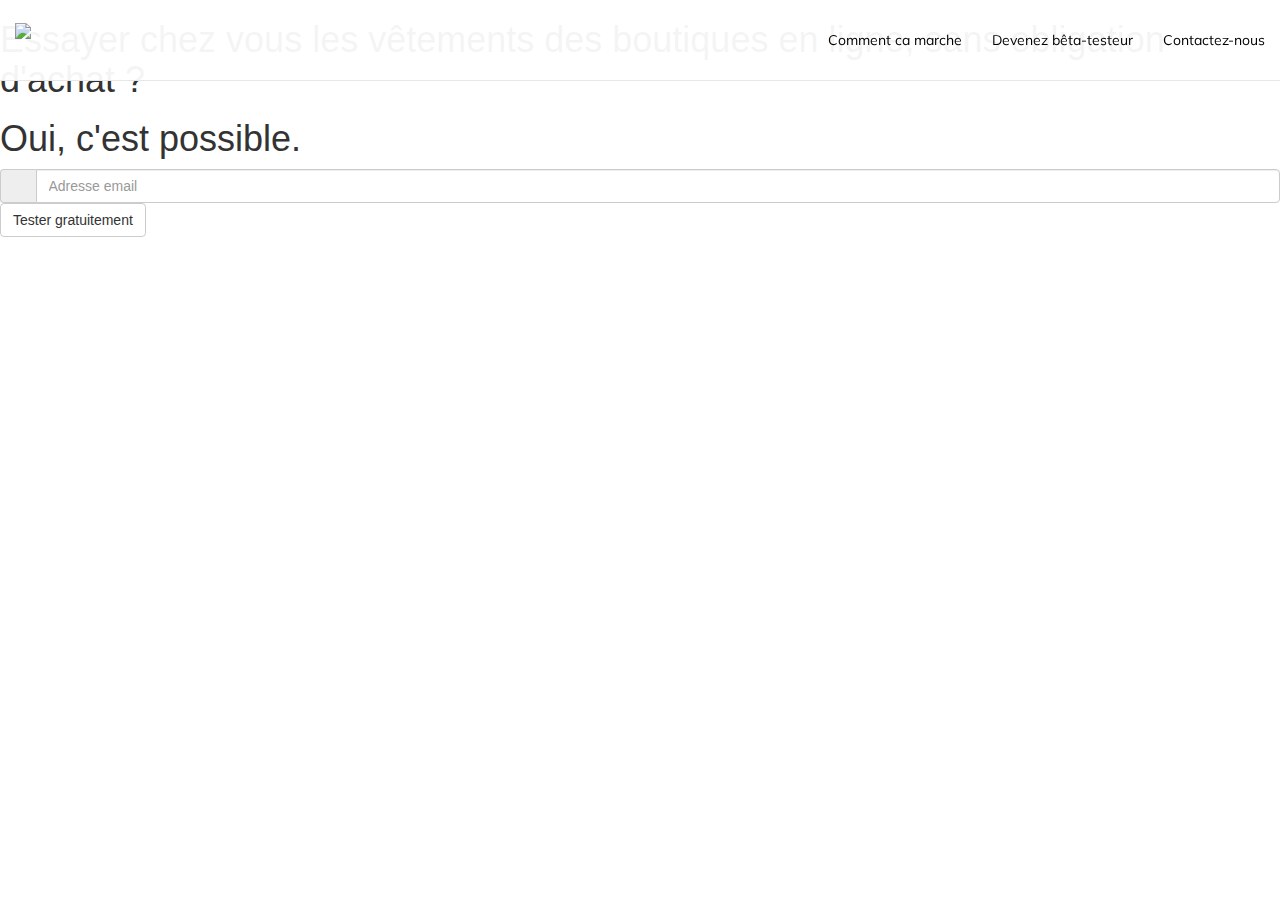
==== index.html @ 6cb42b07 "insertion banner" ====
<!DOCTYPE html>
<html>
  <head>
    <meta charset="utf-8">
    <meta http-equiv="X-UA-Compatible" content="IE=edge">
    <meta name="viewport" content="width=device-width, initial-scale=1">

    <title>Fit'in, la cabine d'essayage à domicile</title>

    <link rel="stylesheet" href="https://maxcdn.bootstrapcdn.com/bootstrap/3.3.7/css/bootstrap.min.css">
    <link rel="stylesheet" href="https://maxcdn.bootstrapcdn.com/font-awesome/4.7.0/css/font-awesome.min.css">

    <link href="https://fonts.googleapis.com/css?family=Muli:300,400,600,700,800,900|Roboto:300,400" rel="stylesheet"> 
    <link rel="stylesheet" type="text/css" href="CSS/style.css">

    <!-- HTML5 Shim and Respond.js IE8 support of HTML5 elements and media queries -->
    <!-- Leave those next 4 lines if you care about users using IE8 -->
    <!--[if lt IE 9]>
      <script src="https://oss.maxcdn.com/html5shiv/3.7.2/html5shiv.min.js"></script>
      <script src="https://oss.maxcdn.com/respond/1.4.2/respond.min.js"></script>
    <![endif]-->

    <link rel="stylesheet" href="https://use.fontawesome.com/releases/v5.0.10/css/all.css" integrity="sha384-+d0P83n9kaQMCwj8F4RJB66tzIwOKmrdb46+porD/OvrJ+37WqIM7UoBtwHO6Nlg" crossorigin="anonymous">

  </head>


  <body>

<!-- Navbar -->
  <nav class="navbar navbar-default navbar-transparent navbar-fixed-top">
            <div class="container-fluid">
              <!-- Brand and toggle get grouped for better mobile display -->
              <div class="navbar-header">
                <button type="button" class="navbar-toggle collapsed" data-toggle="collapse" data-target="#bs-example-navbar-collapse-1" aria-expanded="false">
                  <span class="sr-only">Toggle navigation</span>
                  <span class="icon-bar"></span>
                  <span class="icon-bar"></span>
                  <span class="icon-bar"></span>

                </button> 

              <div class ="logotop">
                <img src="images/Logo.png" id="logo">
              </div>

              </div>

              <!-- Collect the nav links, forms, and other content for toggling -->
              <div class="collapse navbar-collapse" id="bs-example-navbar-collapse-1">
                
                
                <ul class="nav navbar-nav navbar-right">
                  <li><a href="#">Comment ca marche</a></li>
                  <li><a href="#">Devenez bêta-testeur</a></li>
                  <li><a href="#">Contactez-nous</a></li>
                </ul>
              </div><!-- /.navbar-collapse -->
            </div><!-- /.container-fluid -->
          </nav>
<!-- Banner -->
  <div id="banner">
    <div class="spacer"></div>

      <h1> Essayer chez vous les vêtements des boutiques en ligne, sans obligation d'achat ? </h1><h1> Oui, c'est possible.</h1>
       
      <div class="input-group">
        <span class="input-group-addon" id="basic-addon1"><i class="fas fa-envelope"></i></span>
        <input type="text" class="form-control mail" placeholder="Adresse email" aria-describedby="basic-addon1">
      </div>

    <div class="spacer"></div>

      <button class="btn btn-default btnrose" type="submit">Tester gratuitement</button>

  </div>
<!-- Comment ca marche -->
<!-- A propos de Fit'in -->
<!-- Contactez nous -->



  



    <!-- Including Bootstrap JS (with its jQuery dependency) so that dynamic components work -->
    <script src="https://ajax.googleapis.com/ajax/libs/jquery/1.11.1/jquery.min.js"></script>
    <script src="https://maxcdn.bootstrapcdn.com/bootstrap/3.2.0/js/bootstrap.min.js"></script>
  </body>
</html>
---- CSS/style.css ----
<!-- General -->

	#logo{
		width: 100px;
	}

<!-- Navbar -->

	.btnrose{
		color: white;
		background-color: #F55B63;
		border: none;
	}

	.navbar-transparent{
		background-color: rgba(255,255,255,0.95);
	}

	.navbar-transparent .navbar-brand,
	.navbar-transparent .navbar-nav > li > a {
	  color: #000000;
	  line-height: 50px;
	  font-family: "muli", sans-serif;
	}

	.navbar-transparent .navbar-nav > li > a:hover,
	.navbar-transparent .navbar-nav > li > a:active,
	.navbar-transparent .navbar-nav > li > a:focus,
	.navbar-transparent .navbar-nav > .open > a,
	.navbar-transparent .navbar-nav > .open > a:hover,
	.navbar-transparent .navbar-nav > .open > a:focus {
	  color: #F55B63;
	  font-family: "muli", sans-serif;
	}

	.navbar-transparent .navbar-brand:hover,
	.navbar-transparent .navbar-brand:active,
	.navbar-transparent .navbar-brand:focus {
	  color: #F55B63;
	}

	.logotop{
	height: 30px;
	width: auto;
	position: absolute;
	padding-top: 20px;
	}

<!-- Banner -->

<!-- Comment ca marche -->

<!-- A propos de Fit'in -->

<!-- Contactez nous -->
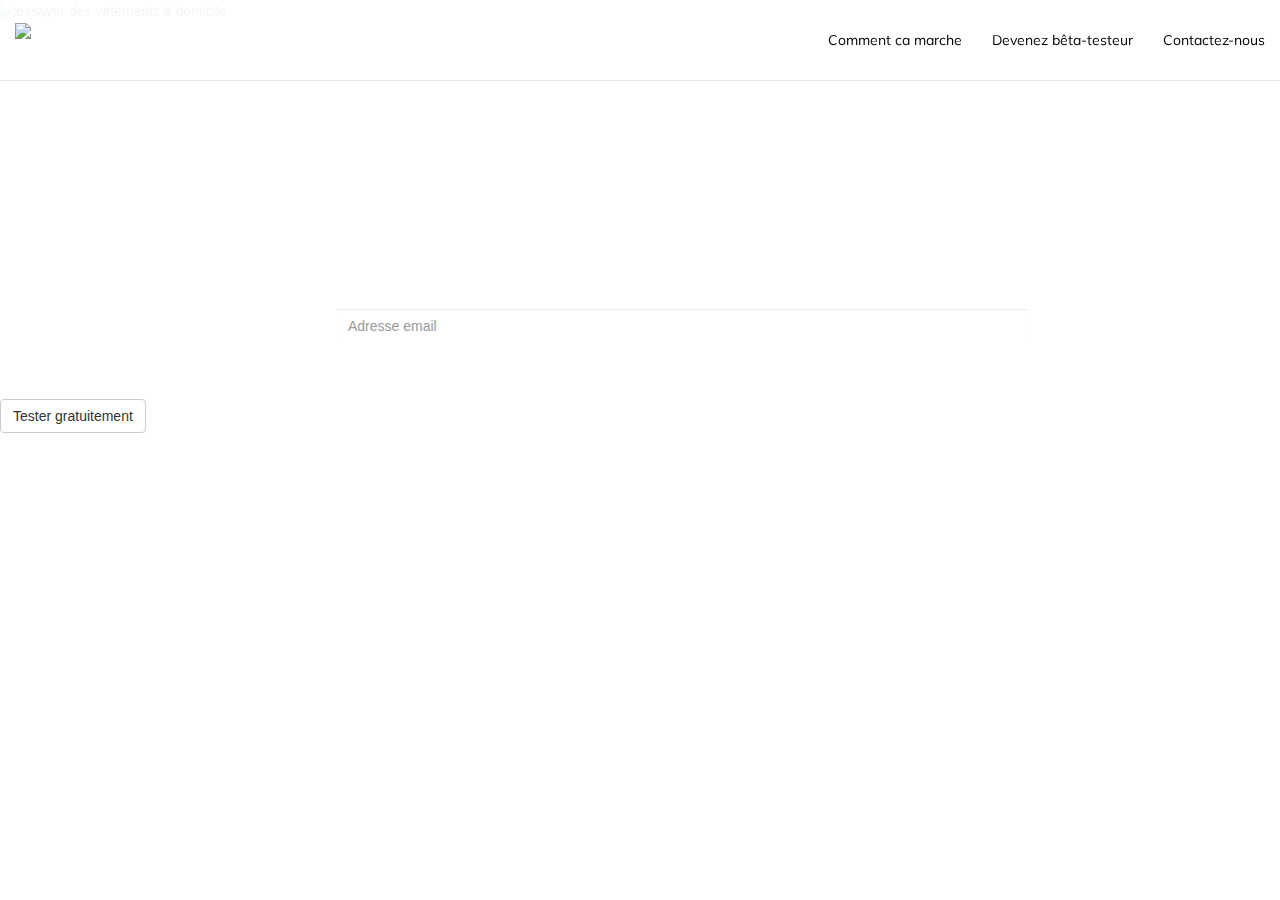
==== commit 38fbc960: "style banner" ====
--- a/index.html
+++ b/index.html
@@ -60,6 +60,7 @@
           </nav>
 <!-- Banner -->
   <div id="banner">
+    <img src="acceuil.jpg" alt="essayer des vetements à domicile">
     <div class="spacer"></div>
 
       <h1> Essayer chez vous les vêtements des boutiques en ligne, sans obligation d'achat ? </h1><h1> Oui, c'est possible.</h1>
--- a/CSS/style.css
+++ b/CSS/style.css
@@ -1,7 +1,34 @@
 <!-- General -->
+	body{
+		
+		font-family: "roboto", sans-serif ; 
+	}
+
+	h1{
+	color:#FFFFFF;
+	font-family: "muli", sans-serif;
+	font-size: 40px;
+	}
+
+	h2{
+		color: #000000;
+		font-family: "muli", sans-serif;
+		font-weight: bold;
+		font-size: 40px;
+		padding-bottom: 50px;
+		text-align: center;
+	}
+
+	h3{
+		font-family: "muli", sans-serif;
+	}
 
 	#logo{
 		width: 100px;
+	}
+
+	.spacer{
+	height: 4em;
 	}
 
 <!-- Navbar -->
@@ -48,6 +75,52 @@
 
 <!-- Banner -->
 
+	#banner{
+		background-image: url(../images/accueil.jpg);
+		height: 550px;
+		background-size: cover ;
+		border: 2px solid red;
+		padding-top: 100px; 
+		padding: 50px; 
+		text-align: center;
+		text-shadow:2px 2px 5px rgba(0,0,0,0,5);
+	}
+
+	#banner h1{
+		font-size: 40px;
+		margin-bottom: 1em;
+	}
+
+	.mail{
+	color: white;
+	background: rgba(255,255,255,0);
+	border-top: none;
+	border-left: none;
+	border-right: none;
+	border-bottom-color: white;
+	}
+
+	.input-group{
+		background: rgba(255,255,255,0);
+		padding-left: 300px;
+		padding-right:250px;
+
+
+	}
+
+	.form-control{
+		color: white;
+		background-color: rgba(255,255,255,0);
+	}
+
+	#basic-addon1{
+		background-color: rgba(255,255,255,0);
+		border: none;
+		font-size: 16px;
+	}
+
+
+
 <!-- Comment ca marche -->
 
 <!-- A propos de Fit'in -->
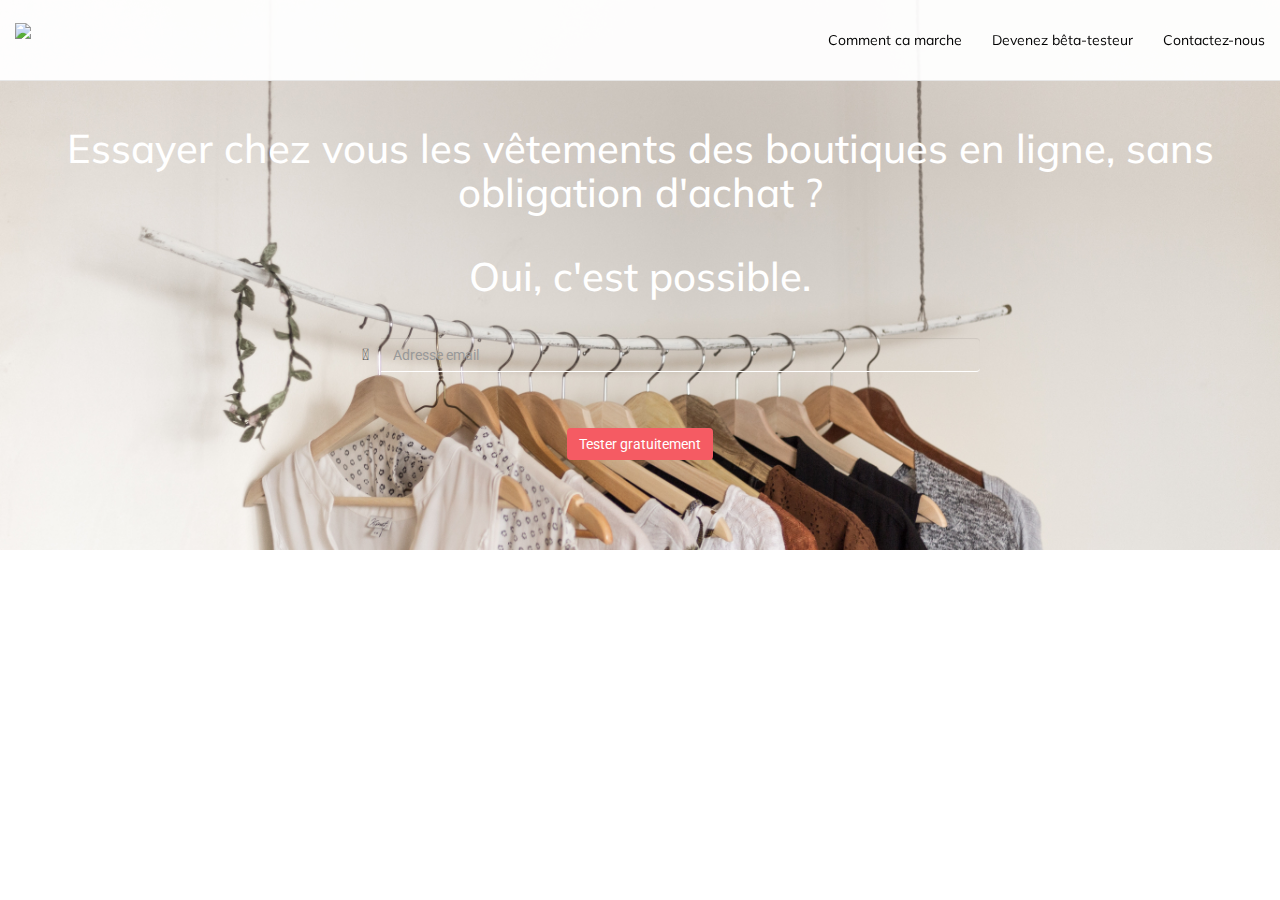
==== commit e94dadd0: "Style avec image de fond banner" ====
--- a/index.html
+++ b/index.html
@@ -58,9 +58,10 @@
               </div><!-- /.navbar-collapse -->
             </div><!-- /.container-fluid -->
           </nav>
+
 <!-- Banner -->
   <div id="banner">
-    <img src="acceuil.jpg" alt="essayer des vetements à domicile">
+    
     <div class="spacer"></div>
 
       <h1> Essayer chez vous les vêtements des boutiques en ligne, sans obligation d'achat ? </h1><h1> Oui, c'est possible.</h1>
--- a/CSS/style.css
+++ b/CSS/style.css
@@ -1,4 +1,4 @@
-<!-- General -->
+
 	body{
 		
 		font-family: "roboto", sans-serif ; 
@@ -30,8 +30,6 @@
 	.spacer{
 	height: 4em;
 	}
-
-<!-- Navbar -->
 
 	.btnrose{
 		color: white;
@@ -73,13 +71,11 @@
 	padding-top: 20px;
 	}
 
-<!-- Banner -->
 
 	#banner{
-		background-image: url(../images/accueil.jpg);
+		background-image: url(../Images/accueil.jpg);
 		height: 550px;
 		background-size: cover ;
-		border: 2px solid red;
 		padding-top: 100px; 
 		padding: 50px; 
 		text-align: center;
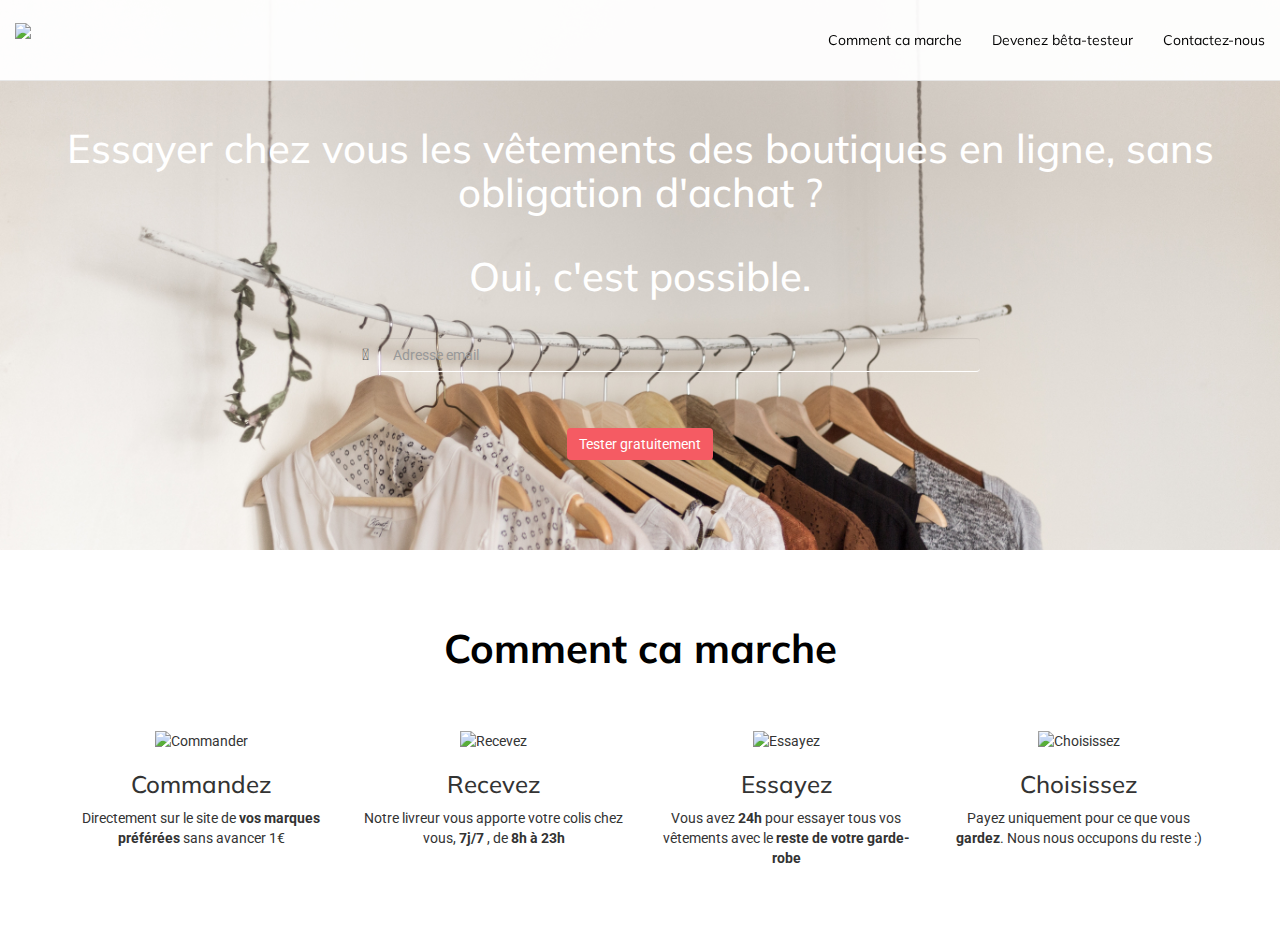
==== commit 7c8e0bc0: "comment ca marche html" ====
--- a/index.html
+++ b/index.html
@@ -77,6 +77,59 @@
 
   </div>
 <!-- Comment ca marche -->
+  <div id="pagedeux">
+    <div class="spacer"></div>
+      <h2> Comment ca marche </h2>
+        <div class="container text-center">
+          <div class="row">
+
+            <div class="col-xs-12 col-sm-6 col-md-3 feature">
+
+              <div class="commandez">
+                  
+                <img src="images/un.png" alt="Commander" width="100" class="ccm">
+                  <h3>Commandez</h3>
+                  <p>Directement sur le site de <strong>vos marques préférées</strong> sans avancer 1€ </p> 
+              </div>
+            </div>
+
+            <div class="col-xs-12 col-sm-6 col-md-3 feature">
+
+              <div class="recevez">
+                  
+                <img src="images/deux.png" alt="Recevez" width="100" class="ccm">
+                  <h3>Recevez</h3>
+                  <p>Notre livreur vous apporte votre colis chez vous, <strong>7j/7 </strong>, de <strong>8h à 23h</strong></p>
+              </div>
+            </div>
+
+
+            <div class="col-xs-12 col-sm-6 col-md-3 feature">
+                 
+              <div class="essayez">
+
+                <img src="images/trois.png" alt="Essayez" width="100" class="ccm">
+                  <h3>Essayez</h3>
+                  <p>Vous avez <strong>24h</strong> pour essayer tous vos vêtements avec le <strong>reste de votre garde-robe</strong></p>
+              </div>
+            </div>
+
+            <div class="col-xs-12 col-sm-6 col-md-3 feature">
+                  
+              <div class="choisissez">
+                    
+                <img src="images/quatre.png" alt="Choisissez" width="100" class="ccm">
+                  <h3>Choisissez</h3>
+                  <p>Payez uniquement pour ce que vous <strong>gardez</strong>. Nous nous occupons du reste :) </p>
+              </div>
+            </div>
+
+          </div>
+        </div>
+    <div class="spacer"></div>
+  </div>
+
+
 <!-- A propos de Fit'in -->
 <!-- Contactez nous -->
 
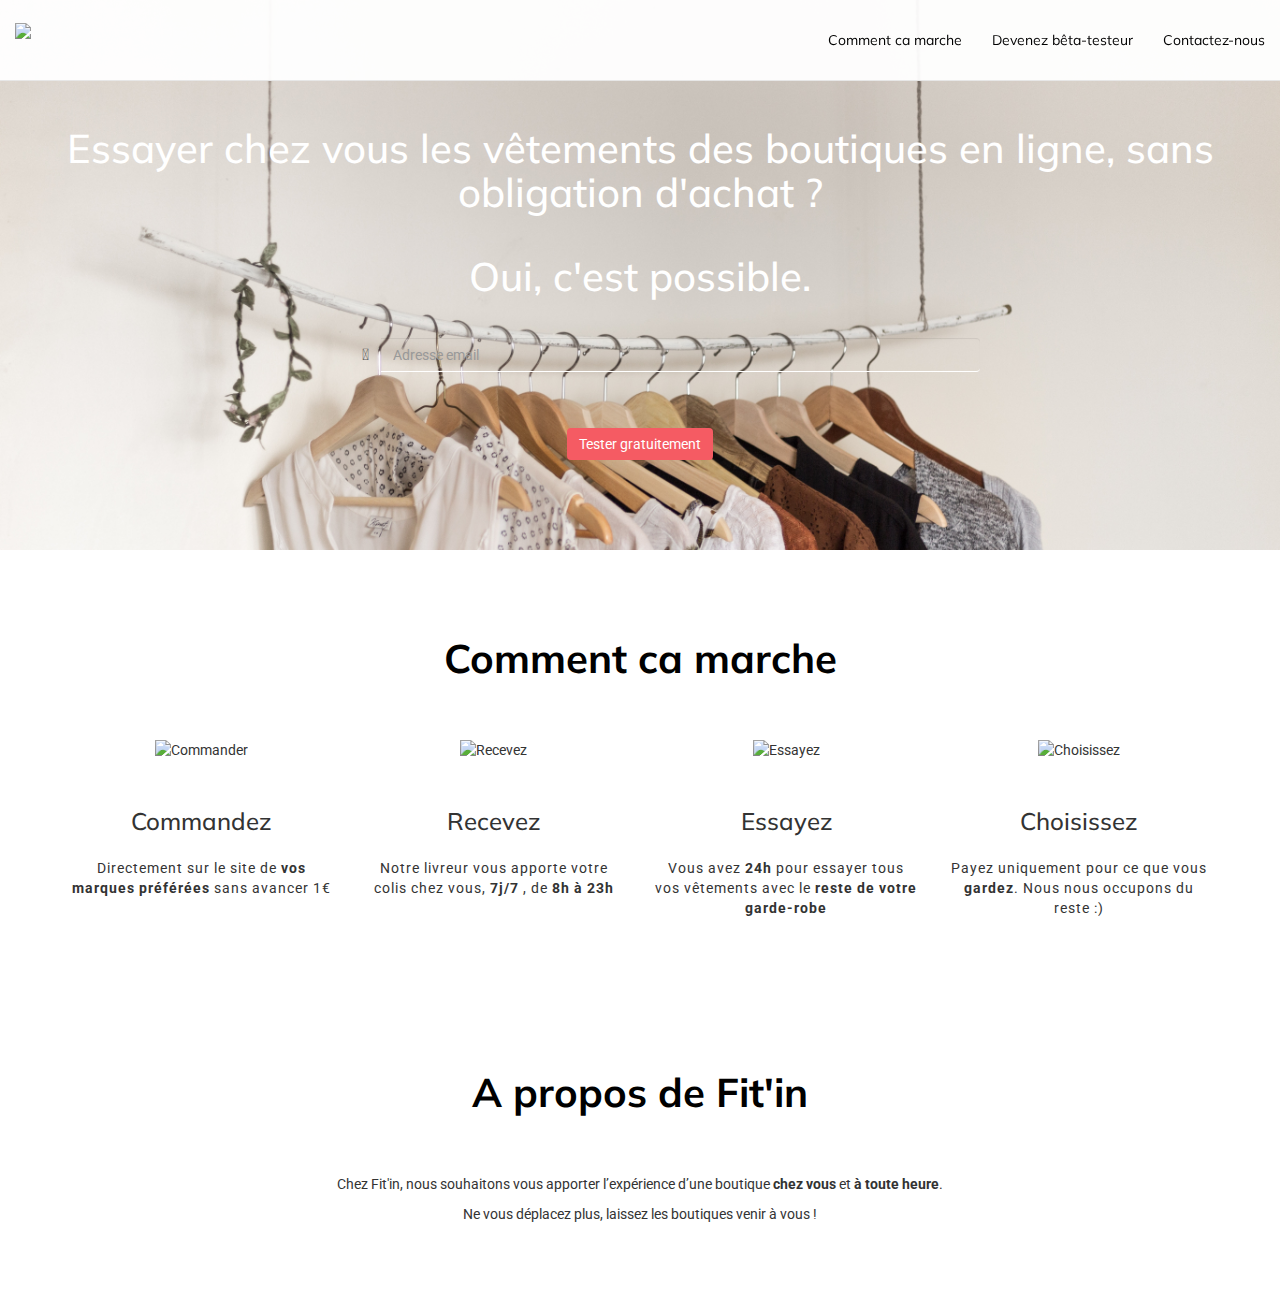
==== commit 6c78f872: "modif css border ccm" ====
--- a/index.html
+++ b/index.html
@@ -131,6 +131,15 @@
 
 
 <!-- A propos de Fit'in -->
+
+  <div class="spacer"></div>
+    <h2> A propos de Fit'in </h2>
+      <div class="container text-center">
+        <p>Chez Fit'in, nous souhaitons vous apporter l’expérience d’une boutique <strong>chez vous </strong> et <strong>à toute heure</strong>.</p>
+        <p>Ne vous déplacez plus, laissez les boutiques venir à vous !</p>
+      </div>
+  <div class="spacer"></div>
+
 <!-- Contactez nous -->
 
 
--- a/CSS/style.css
+++ b/CSS/style.css
@@ -115,6 +115,26 @@
 		font-size: 16px;
 	}
 
+	#pagedeux{
+		text-align:center;
+		padding: 10px;
+	}
+
+	.ccm {
+	width: 100px;
+	}
+
+	.feature p{
+	letter-spacing: 1px;
+	}
+
+	.feature img{
+		margin-bottom: 2em;
+	}
+
+	.feature h3{
+		margin-bottom: 1em;
+	}
 
 
 <!-- Comment ca marche -->
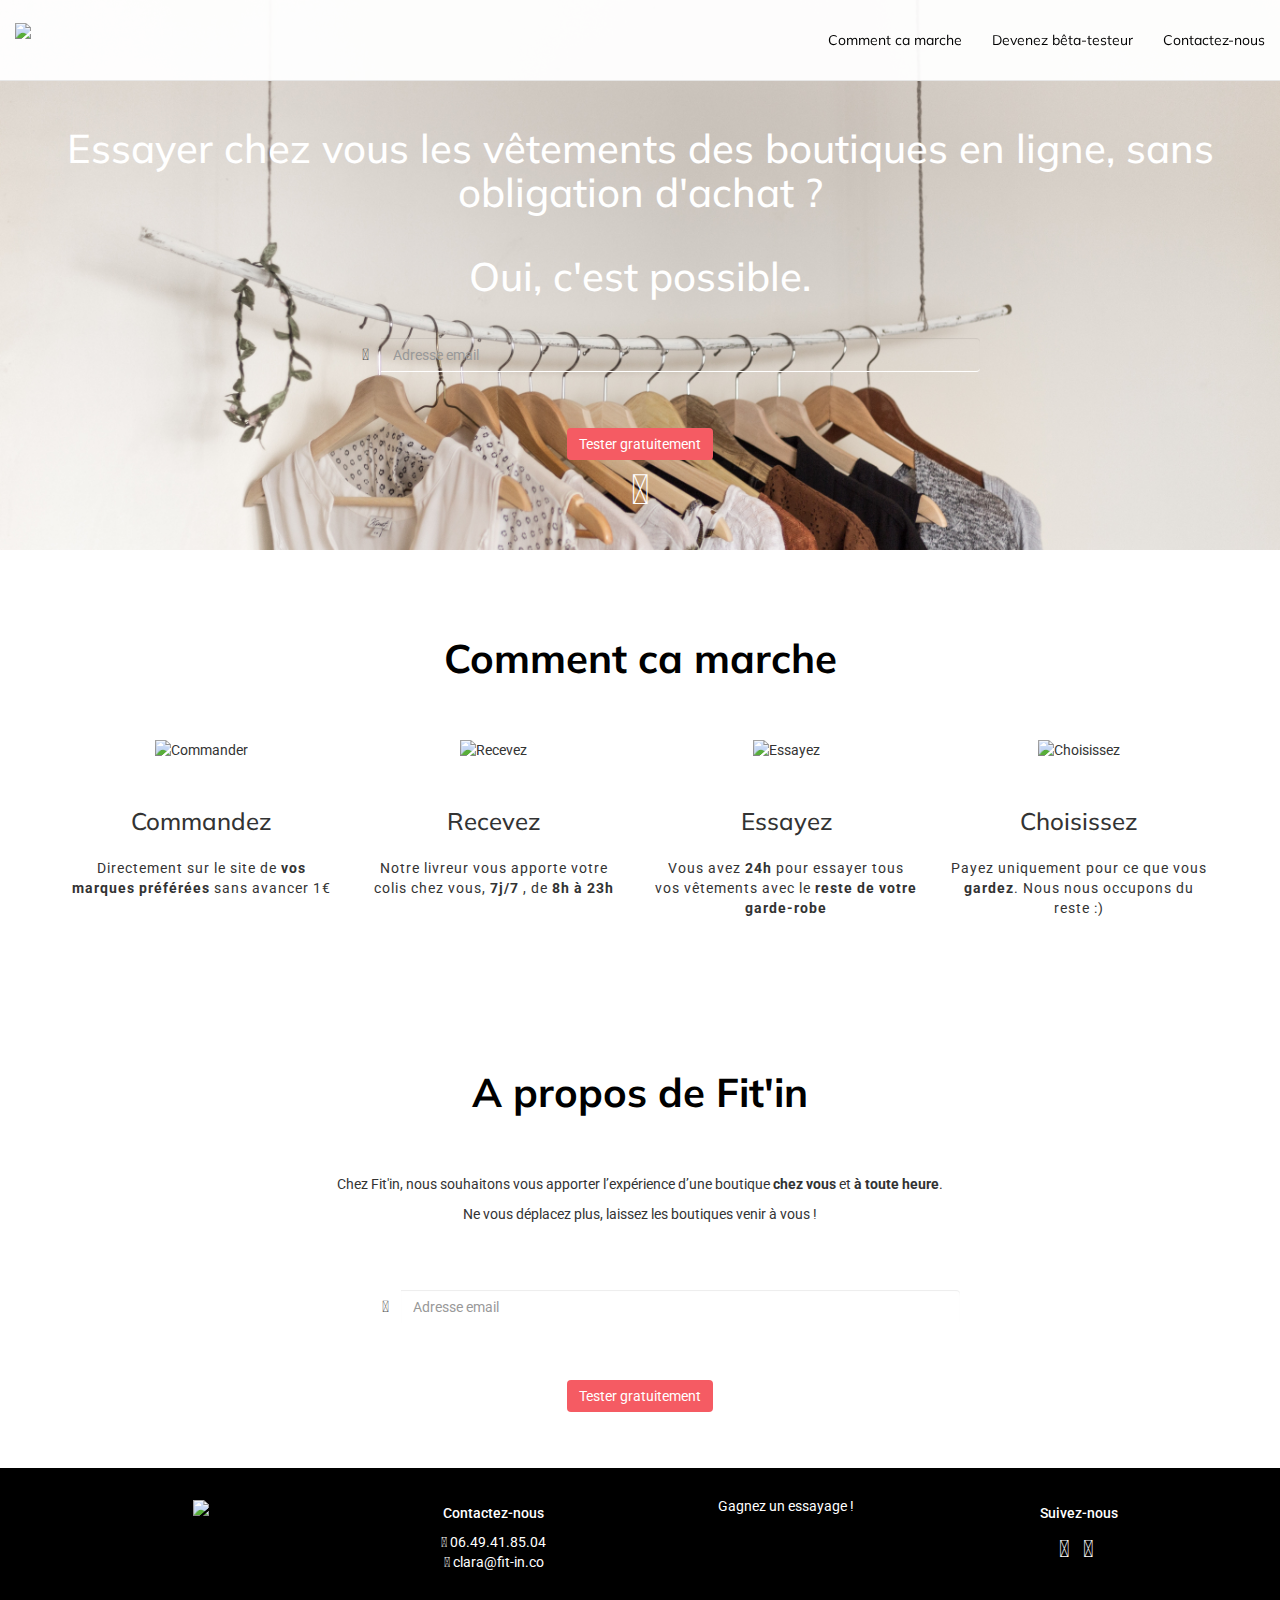
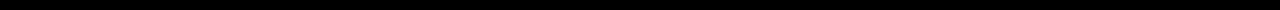
==== commit b3378ed5: "footer + formulaire mail fin + fleche en bas de banner" ====
--- a/index.html
+++ b/index.html
@@ -74,6 +74,12 @@
     <div class="spacer"></div>
 
       <button class="btn btn-default btnrose" type="submit">Tester gratuitement</button>
+    
+    <div class="arrow">
+      <i class="fas fa-chevron-circle-down"></i>
+    </div>
+
+
 
   </div>
 <!-- Comment ca marche -->
@@ -133,14 +139,63 @@
 <!-- A propos de Fit'in -->
 
   <div class="spacer"></div>
+
     <h2> A propos de Fit'in </h2>
       <div class="container text-center">
         <p>Chez Fit'in, nous souhaitons vous apporter l’expérience d’une boutique <strong>chez vous </strong> et <strong>à toute heure</strong>.</p>
         <p>Ne vous déplacez plus, laissez les boutiques venir à vous !</p>
+      
+
+  <div class="spacer"></div>
+
+        <div class="input-group">
+          <span class="input-group-addon" id="basic-addon1"><i class="fas fa-envelope"></i></span>
+          <input type="text" class="form-control mail" placeholder="Adresse email" aria-describedby="basic-addon1">
+        </div>
+
+  <div class="spacer"></div>
+
+        <button class="btn btn-default btnrose" type="submit">Tester gratuitement</button>
+  <div class="spacer"></div>
+  
       </div>
-  <div class="spacer"></div>
-
 <!-- Contactez nous -->
+
+<!-- Footer -->
+
+<div id="footer">
+
+      <div class="container text-center">
+        <div class="row">
+
+          <div class="col-xs-6 col-md-3">
+            <img src="images/Logoblanc.png" id="logo">
+          </div>
+
+          <div class="col-xs-6 col-md-3"> 
+            <h5> Contactez-nous </h5>
+            <ul class="list-unstyled">
+              <li><i class="fas fa-phone"></i></i> 06.49.41.85.04</a></li>
+              <li><i class="fas fa-envelope"></i></i> clara@fit-in.co</li>
+            </ul> 
+          </div> 
+
+          <div class="col-xs-6 col-md-3">
+            <p> Gagnez un essayage ! </p>
+          </div> 
+
+          <div class="col-xs-6 col-md-3">
+            <h5>Suivez-nous </h5>
+            <ul class="list-inline">
+              <li><a href="https://www.facebook.com/Fitin.paris">
+                <i class="fab fa-facebook-square"></i></a></li>
+              <li><a href="https://www.instagram.com/fitin.paris/?hl=en">
+                <i class="fab fa-instagram"></i></a></li>
+            </ul> 
+          </div>
+        </div>
+      </div>
+</div>
 
 
 
--- a/CSS/style.css
+++ b/CSS/style.css
@@ -136,6 +136,33 @@
 		margin-bottom: 1em;
 	}
 
+	.arrow{
+		font-size:3em; 
+		color: white;
+		
+	}
+
+	#footer{
+
+	background-color: #000000;
+	color: #FFFFFF;
+	padding-top: 2em;
+	padding-bottom: 2em;
+
+	}
+
+	#footer a{
+		color:#FFFFFF;
+		text-decoration: none;
+		font-size: 24px;
+
+	}
+
+	#footer a:hover { 
+		color: #F55B63;
+		text-decoration: underline;
+	}
+
 
 <!-- Comment ca marche -->
 
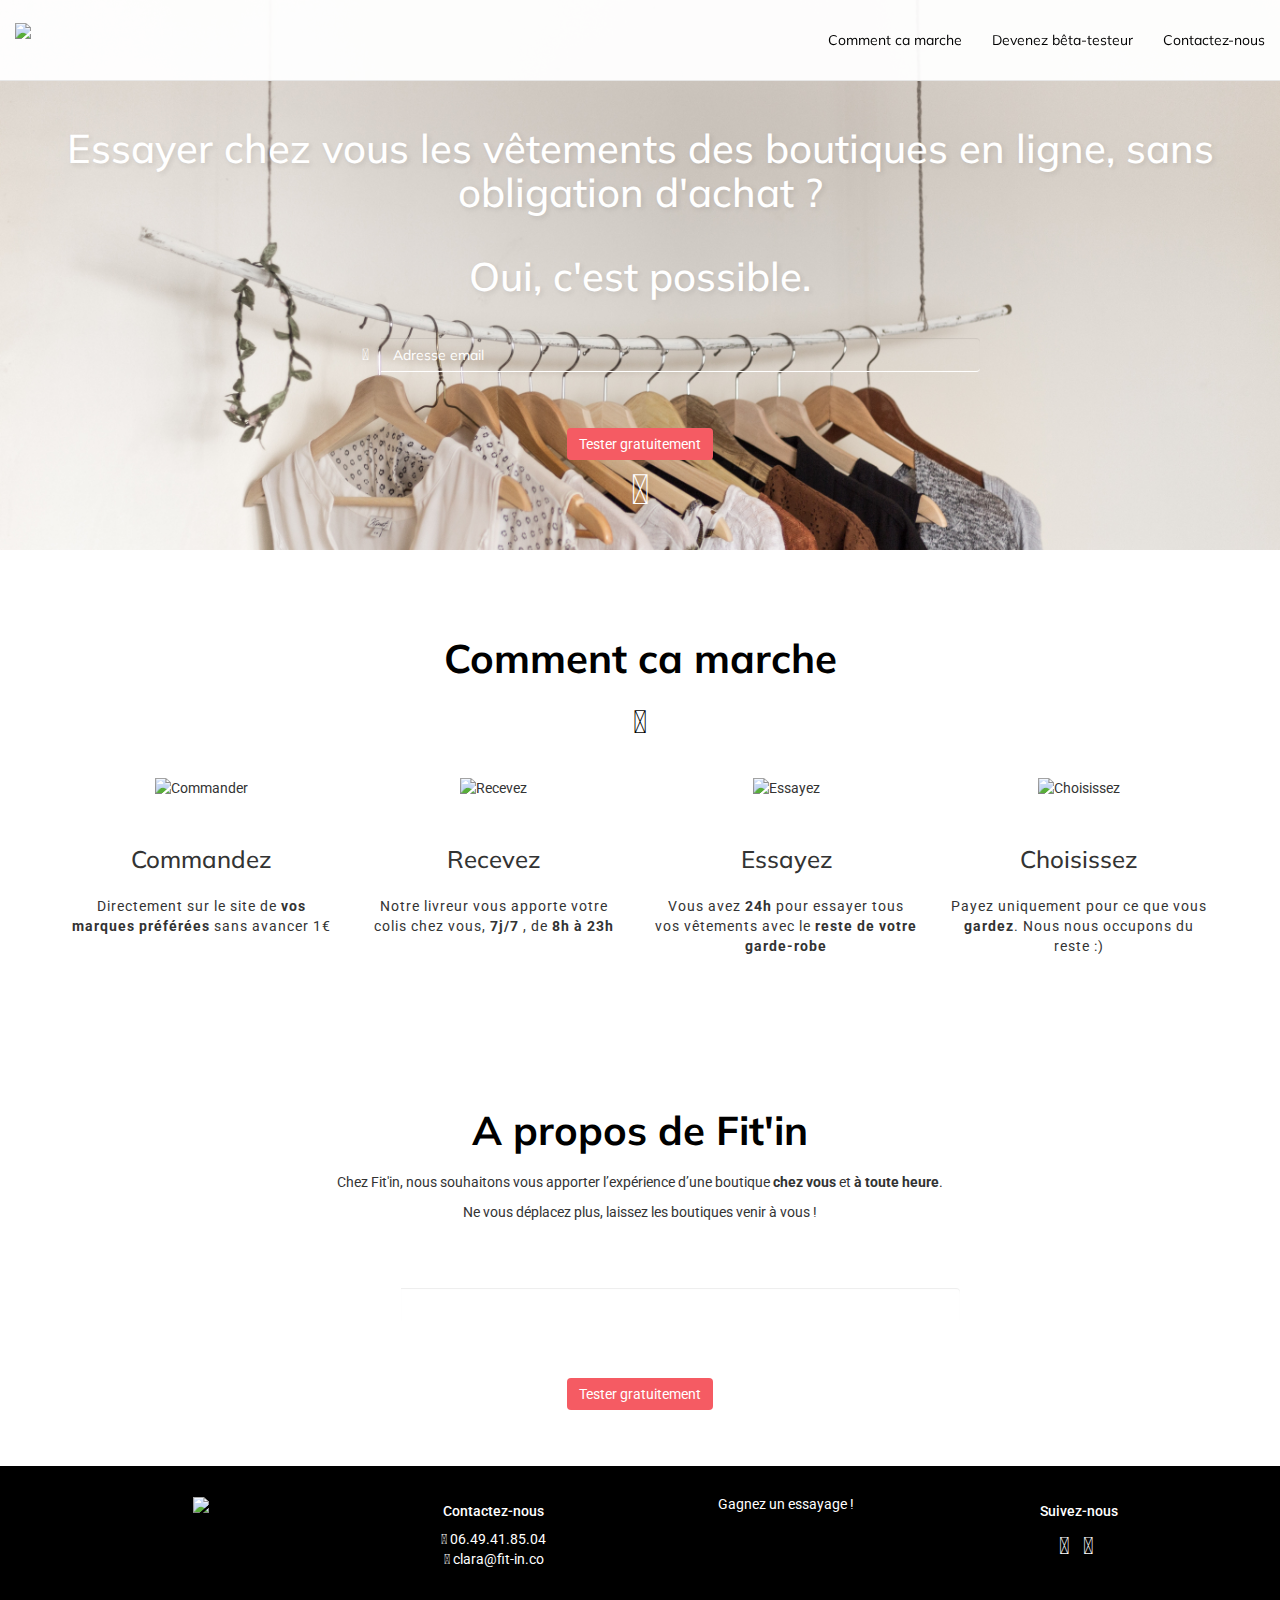
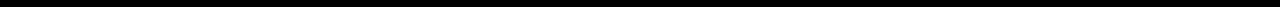
==== commit 7c166d4c: "line en dessous H2" ====
--- a/index.html
+++ b/index.html
@@ -86,6 +86,11 @@
   <div id="pagedeux">
     <div class="spacer"></div>
       <h2> Comment ca marche </h2>
+
+        <div class="line">
+          <i class="fas fa-minus"></i>
+        </div>
+
         <div class="container text-center">
           <div class="row">
 
@@ -156,8 +161,9 @@
   <div class="spacer"></div>
 
         <button class="btn btn-default btnrose" type="submit">Tester gratuitement</button>
-  <div class="spacer"></div>
-  
+
+  <div class="spacer"></div>
+
       </div>
 <!-- Contactez nous -->
 
--- a/CSS/style.css
+++ b/CSS/style.css
@@ -15,7 +15,7 @@
 		font-family: "muli", sans-serif;
 		font-weight: bold;
 		font-size: 40px;
-		padding-bottom: 50px;
+		padding-bottom: 10px;
 		text-align: center;
 	}
 
@@ -79,7 +79,7 @@
 		padding-top: 100px; 
 		padding: 50px; 
 		text-align: center;
-		text-shadow:2px 2px 5px rgba(0,0,0,0,5);
+		text-shadow:2px 2px 5px rgba(0,0,0,0.1);
 	}
 
 	#banner h1{
@@ -100,8 +100,6 @@
 		background: rgba(255,255,255,0);
 		padding-left: 300px;
 		padding-right:250px;
-
-
 	}
 
 	.form-control{
@@ -109,7 +107,14 @@
 		background-color: rgba(255,255,255,0);
 	}
 
+	.form-control::placeholder { 
+	font-family: "muli", sans-serif;
+    color: white;
+    opacity: 1; 
+	}
+
 	#basic-addon1{
+		color: white;
 		background-color: rgba(255,255,255,0);
 		border: none;
 		font-size: 16px;
@@ -163,6 +168,14 @@
 		text-decoration: underline;
 	}
 
+	.line{
+		font-size: 32px;
+		color:black ;
+		border: none;
+		padding-bottom: 1em;
+	}
+
+
 
 <!-- Comment ca marche -->
 
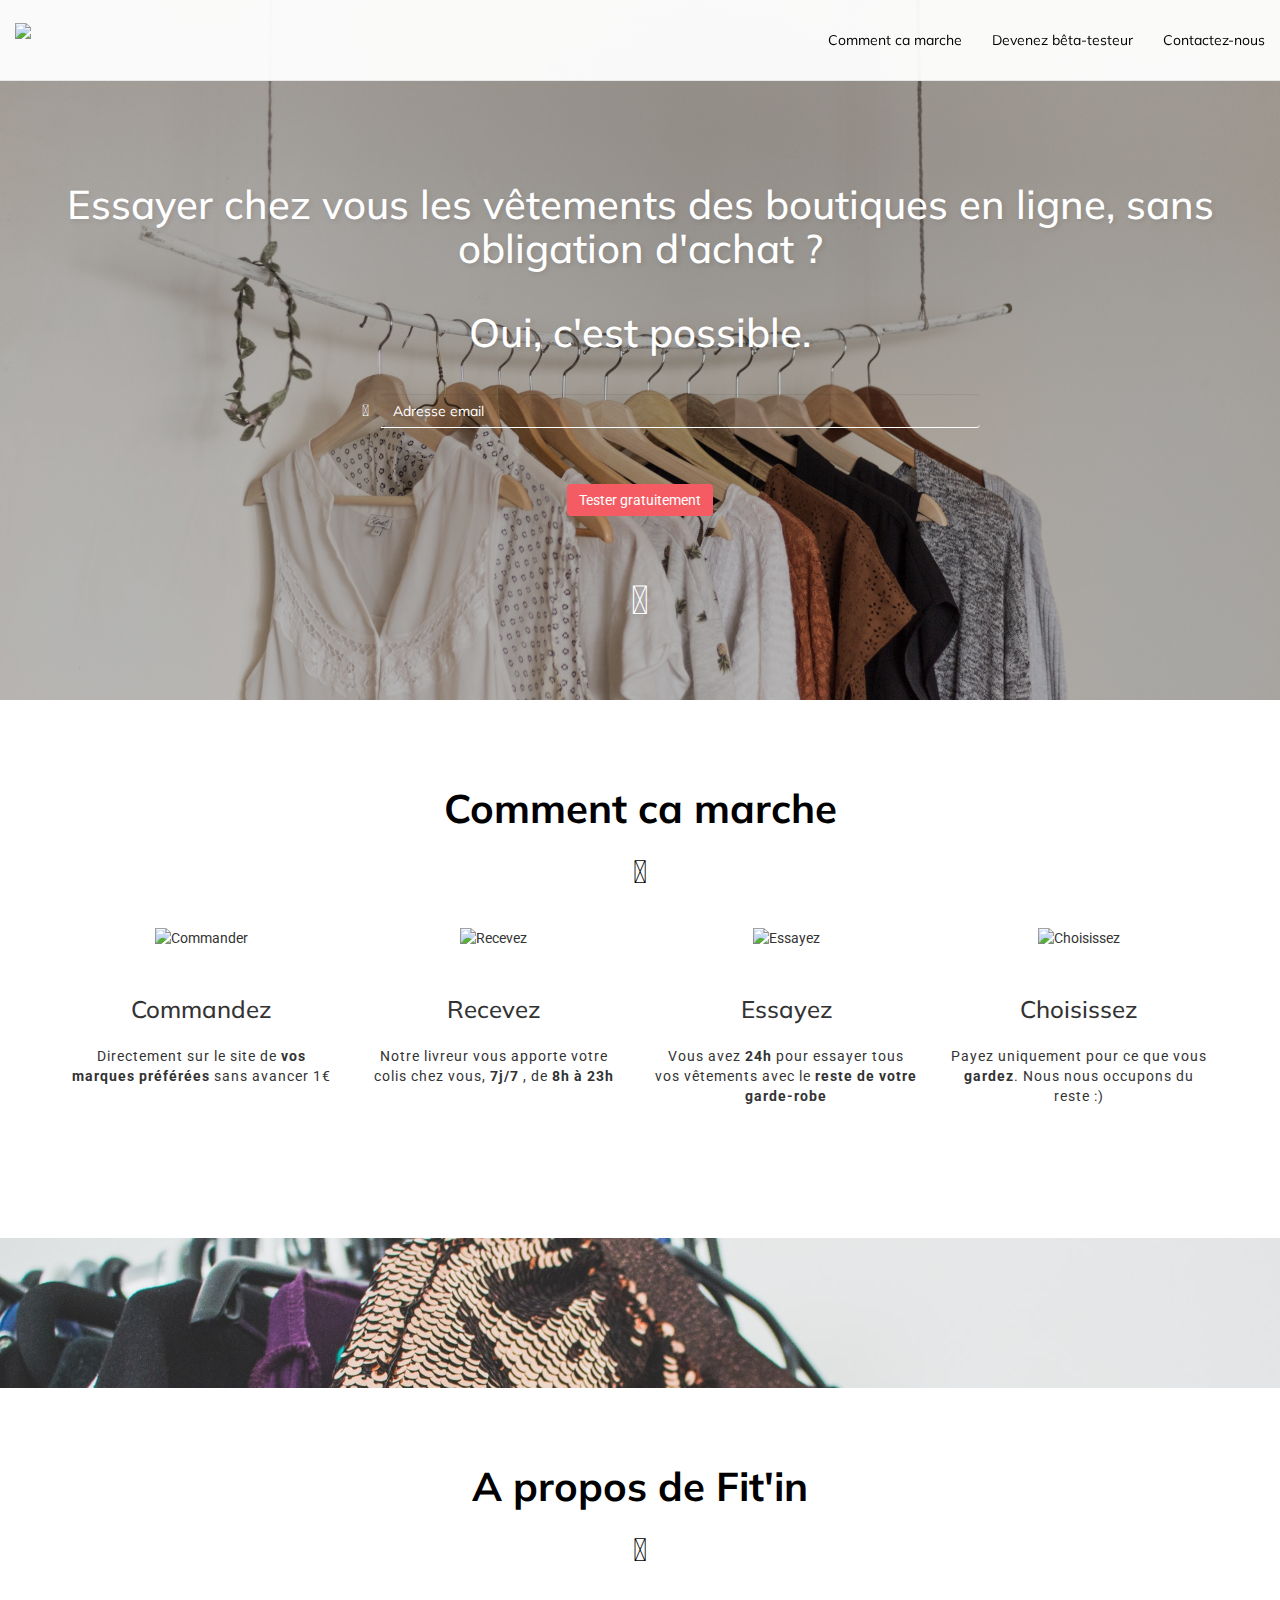
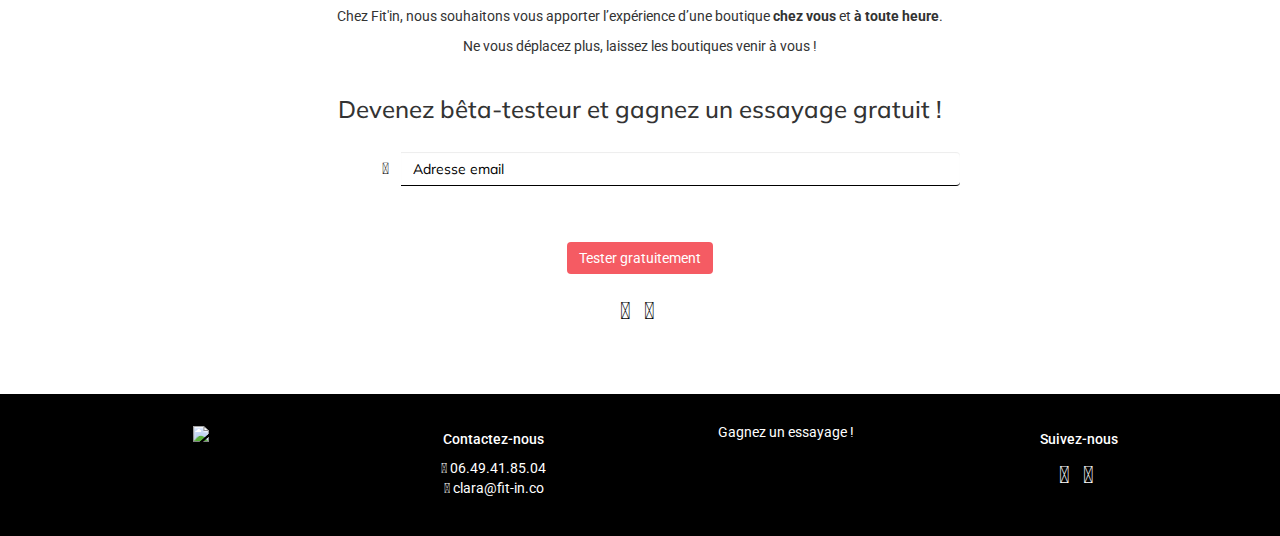
==== commit 682661b0: "dernieres modifs" ====
--- a/index.html
+++ b/index.html
@@ -41,7 +41,7 @@
                 </button> 
 
               <div class ="logotop">
-                <img src="images/Logo.png" id="logo">
+                <a href="#banner"><img src="images/Logo.png" id="logo"></a>
               </div>
 
               </div>
@@ -51,9 +51,9 @@
                 
                 
                 <ul class="nav navbar-nav navbar-right">
-                  <li><a href="#">Comment ca marche</a></li>
-                  <li><a href="#">Devenez bêta-testeur</a></li>
-                  <li><a href="#">Contactez-nous</a></li>
+                  <li><a href="#pagedeux">Comment ca marche</a></li>
+                  <li><a href="#devenezbetatesteurs">Devenez bêta-testeur</a></li>
+                  <li><a href="contacteznous.html">Contactez-nous</a></li>
                 </ul>
               </div><!-- /.navbar-collapse -->
             </div><!-- /.container-fluid -->
@@ -62,6 +62,7 @@
 <!-- Banner -->
   <div id="banner">
     
+    <div class="spacer"></div>
     <div class="spacer"></div>
 
       <h1> Essayer chez vous les vêtements des boutiques en ligne, sans obligation d'achat ? </h1><h1> Oui, c'est possible.</h1>
@@ -74,15 +75,18 @@
     <div class="spacer"></div>
 
       <button class="btn btn-default btnrose" type="submit">Tester gratuitement</button>
+
+    <div class="spacer"></div>
     
     <div class="arrow">
-      <i class="fas fa-chevron-circle-down"></i>
+      <a href="#pagedeux"><i id="flechebas" class="fas fa-chevron-circle-down"></i></a>
     </div>
 
 
 
   </div>
-<!-- Comment ca marche -->
+
+<!-- Comment ca marche / pagedeux -->
   <div id="pagedeux">
     <div class="spacer"></div>
       <h2> Comment ca marche </h2>
@@ -138,74 +142,99 @@
           </div>
         </div>
     <div class="spacer"></div>
-  </div>
-
+    <div class="spacer"></div>
+  </div>
+
+<!--Image-->
+
+  <div id="imagesep">
+    
+  </div>
 
 <!-- A propos de Fit'in -->
 
-  <div class="spacer"></div>
-
-    <h2> A propos de Fit'in </h2>
-      <div class="container text-center">
-        <p>Chez Fit'in, nous souhaitons vous apporter l’expérience d’une boutique <strong>chez vous </strong> et <strong>à toute heure</strong>.</p>
-        <p>Ne vous déplacez plus, laissez les boutiques venir à vous !</p>
-      
-
-  <div class="spacer"></div>
-
-        <div class="input-group">
-          <span class="input-group-addon" id="basic-addon1"><i class="fas fa-envelope"></i></span>
-          <input type="text" class="form-control mail" placeholder="Adresse email" aria-describedby="basic-addon1">
-        </div>
-
-  <div class="spacer"></div>
-
-        <button class="btn btn-default btnrose" type="submit">Tester gratuitement</button>
-
-  <div class="spacer"></div>
-
-      </div>
-<!-- Contactez nous -->
+
+  <div id="devenezbetatesteurs">
+
+    <div class="spacer"></div>
+
+      <h2> A propos de Fit'in </h2>
+
+          <div class="line text-center">
+            <i class="fas fa-minus"></i>
+          </div>
+
+        <div class="container text-center">
+          <p>Chez Fit'in, nous souhaitons vous apporter l’expérience d’une boutique <strong>chez vous </strong> et <strong>à toute heure</strong>.</p>
+          <p>Ne vous déplacez plus, laissez les boutiques venir à vous !</p>
+
+    <div class="smallspace"></div>
+
+          <h3> Devenez bêta-testeur et gagnez un essayage gratuit !</h3>
+        
+
+    <div class="smallspace"></div>
+    <div class="smallspace"></div>
+
+          <div class="input-group">
+            <span class="input-group-addon" id="basic-addon2"><i class="fas fa-envelope"></i></span>
+            <input type="text" id="mailbas" class="form-control mail" placeholder="Adresse email" aria-describedby="basic-addon1">
+          </div>
+
+    <div class="spacer"></div>
+
+          <button class="btn btn-default btnrose" type="submit">Tester gratuitement</button>
+
+    <div class="smallspace"></div>
+    <div class="smallspace"></div>
+
+                <ul class="list-inline">
+                  <li><a href="https://www.facebook.com/Fitin.paris">
+                    <i  class="rsblack fab fa-facebook-square"></i></a></li>
+                  <li><a href="https://www.instagram.com/fitin.paris/?hl=en">
+                    <i class="rsblack fab fa-instagram"></i></a></li>
+                </ul>
+
+    <div class="spacer"></div>
+
+        </div>
+  </div>
 
 <!-- Footer -->
 
-<div id="footer">
-
-      <div class="container text-center">
-        <div class="row">
-
-          <div class="col-xs-6 col-md-3">
-            <img src="images/Logoblanc.png" id="logo">
-          </div>
-
-          <div class="col-xs-6 col-md-3"> 
-            <h5> Contactez-nous </h5>
-            <ul class="list-unstyled">
-              <li><i class="fas fa-phone"></i></i> 06.49.41.85.04</a></li>
-              <li><i class="fas fa-envelope"></i></i> clara@fit-in.co</li>
-            </ul> 
-          </div> 
-
-          <div class="col-xs-6 col-md-3">
-            <p> Gagnez un essayage ! </p>
-          </div> 
-
-          <div class="col-xs-6 col-md-3">
-            <h5>Suivez-nous </h5>
-            <ul class="list-inline">
-              <li><a href="https://www.facebook.com/Fitin.paris">
-                <i class="fab fa-facebook-square"></i></a></li>
-              <li><a href="https://www.instagram.com/fitin.paris/?hl=en">
-                <i class="fab fa-instagram"></i></a></li>
-            </ul> 
-          </div>
-        </div>
-      </div>
-</div>
-
-
-
-  
+  <div id="footer">
+
+        <div class="container text-center">
+          <div class="row">
+
+            <div class="col-xs-6 col-md-3">
+              <img src="images/Logoblanc.png" id="logo">
+            </div>
+
+            <div class="col-xs-6 col-md-3"> 
+              <h5> Contactez-nous </h5>
+              <ul class="list-unstyled">
+                <li><i class="fas fa-phone"></i></i> 06.49.41.85.04</a></li>
+                <li><i class="fas fa-envelope"></i></i> clara@fit-in.co</li>
+              </ul> 
+            </div> 
+
+            <div class="col-xs-6 col-md-3">
+              <p> Gagnez un essayage ! </p>
+            </div> 
+
+            <div class="col-xs-6 col-md-3">
+              <h5>Suivez-nous </h5>
+              <ul class="list-inline">
+                <li><a href="https://www.facebook.com/Fitin.paris">
+                  <i class="fab fa-facebook-square"></i></a></li>
+                <li><a href="https://www.instagram.com/fitin.paris/?hl=en">
+                  <i class="fab fa-instagram"></i></a></li>
+              </ul> 
+            </div>
+          </div>
+        </div>
+  </div>
 
 
 
--- a/CSS/style.css
+++ b/CSS/style.css
@@ -71,10 +71,9 @@
 	padding-top: 20px;
 	}
 
-
 	#banner{
-		background-image: url(../Images/accueil.jpg);
-		height: 550px;
+		background-image: url(../Images/accueil.png);
+		height: 700px;
 		background-size: cover ;
 		padding-top: 100px; 
 		padding: 50px; 
@@ -141,10 +140,9 @@
 		margin-bottom: 1em;
 	}
 
-	.arrow{
-		font-size:3em; 
-		color: white;
-		
+	#flechebas {
+		font-size:40px; 
+		color: #FFFFFF;	
 	}
 
 	#footer{
@@ -175,10 +173,73 @@
 		padding-bottom: 1em;
 	}
 
-
-
-<!-- Comment ca marche -->
-
-<!-- A propos de Fit'in -->
+	#contacteznous{
+		background-image: url(../images/pagecontact.png);
+		background-size: cover;
+		height: 600px;
+	}
+
+	#contacteznous h2{
+		color: #F55B63;
+		font-family: "muli", sans-serif;
+		font-weight: normal;
+		font-size: 40px;
+		text-align: center;
+	}
+
+	.linecontact{
+		font-size: 32px;
+		color:#F55B63;
+		border: none;
+		
+	}
+
+	.smallspace{
+		height: 10px;
+	}
+
+	.btncontact{
+		color: white;
+		background-color: black;
+		border: none;
+	}
+
+	#mailbas{
+		color: black;
+		background-color: rgba(0,0,0,0);
+		border-top: none;
+		border-left: none;
+		border-right: none;
+		border-bottom-color: black;
+	}
+
+	#mailbas::placeholder { 
+	font-family: "muli", sans-serif;
+    color: black;
+    opacity: 1; 
+	}
+
+	#basic-addon2{
+		color: black;
+		background-color: rgba(0,0,0,0);
+		border: none;
+		font-size: 16px;
+	}
+
+	.rsblack {
+		color:black;
+		text-decoration: none;
+		font-size: 24px;
+	}
+
+	#imagesep{
+		background-image: url(../Images/jupepaillettes.jpeg);
+		height: 150px;
+		background-size: cover ;
+	}
+
+
+
+
 
 <!-- Contactez nous -->